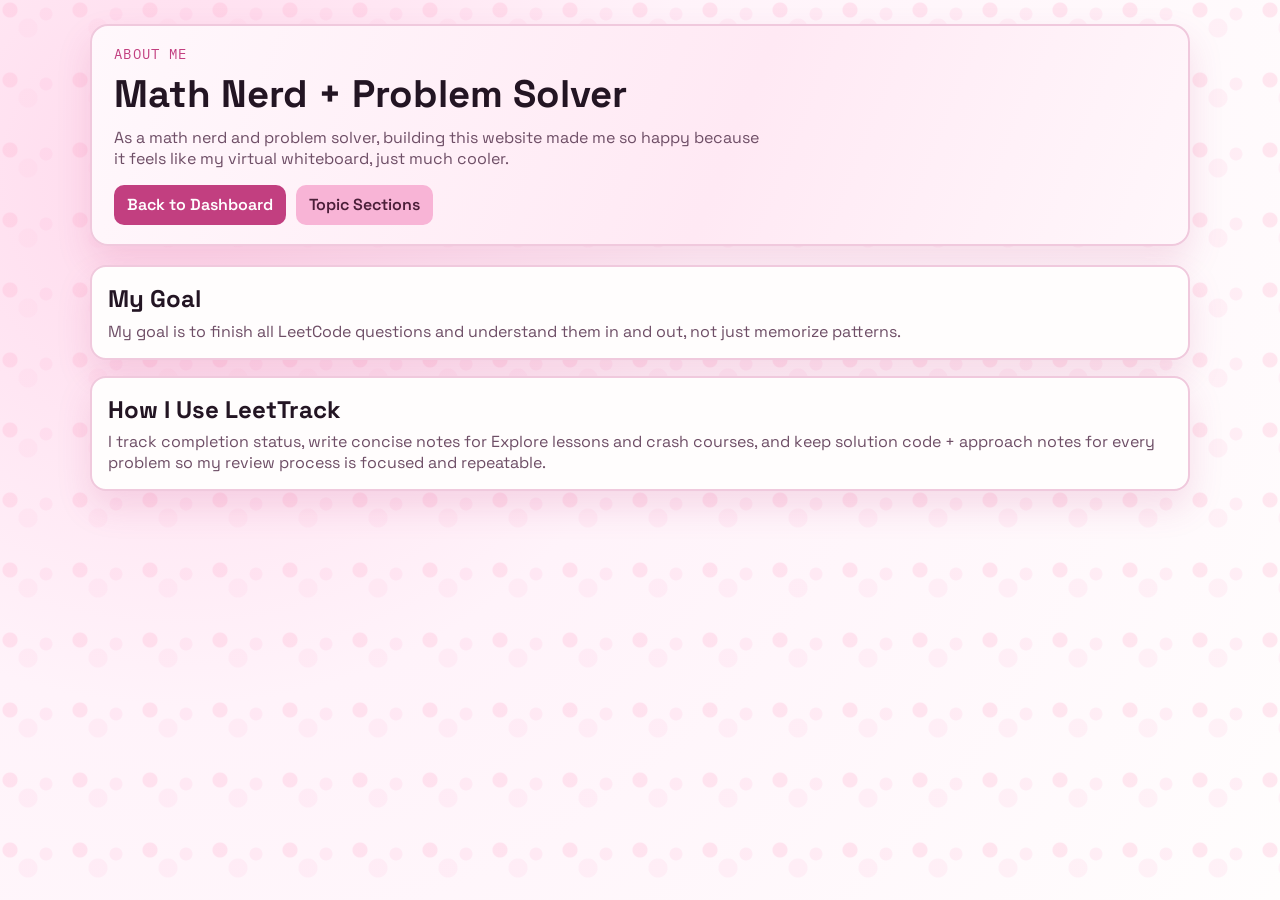
==== about.html @ 68894583 "Build LeetTrack topic library, about page, and per-problem workspace" ====
<!doctype html>
<html lang="en">
  <head>
    <meta charset="UTF-8" />
    <meta name="viewport" content="width=device-width, initial-scale=1.0" />
    <title>About Me - LeetTrack</title>
    <link rel="preconnect" href="https://fonts.googleapis.com" />
    <link rel="preconnect" href="https://fonts.gstatic.com" crossorigin />
    <link
      href="https://fonts.googleapis.com/css2?family=Space+Grotesk:wght@400;500;700&family=IBM+Plex+Mono:wght@400;600&display=swap"
      rel="stylesheet"
    />
    <link rel="stylesheet" href="styles.css" />
  </head>
  <body>
    <header class="hero">
      <p class="eyebrow">About Me</p>
      <h1>Math Nerd + Problem Solver</h1>
      <p class="subtext">
        As a math nerd and problem solver, building this website made me so happy because it feels like my virtual
        whiteboard, just much cooler.
      </p>
      <div class="hero-actions">
        <a class="btn btn-primary" href="index.html">Back to Dashboard</a>
        <a class="btn btn-secondary" href="topics.html">Topic Sections</a>
      </div>
    </header>

    <main class="layout">
      <section class="panel about-panel">
        <h2>My Goal</h2>
        <p>
          My goal is to finish all LeetCode questions and understand them in and out, not just memorize patterns.
        </p>
      </section>

      <section class="panel about-panel">
        <h2>How I Use LeetTrack</h2>
        <p>
          I track completion status, write concise notes for Explore lessons and crash courses, and keep solution code +
          approach notes for every problem so my review process is focused and repeatable.
        </p>
      </section>
    </main>
  </body>
</html>
---- styles.css ----
:root {
  --bg: #fff6fb;
  --panel: #fffdfd;
  --ink: #231523;
  --muted: #6e4e66;
  --accent: #c23f80;
  --accent-2: #f06db0;
  --danger: #c23333;
  --line: #f0c9dd;
  --solved: #b23879;
  --inprogress: #d36a97;
  --notstarted: #8a6a80;
  --shadow: 0 16px 34px rgba(194, 63, 128, 0.15);
}

* {
  box-sizing: border-box;
}

body {
  margin: 0;
  font-family: "Space Grotesk", sans-serif;
  color: var(--ink);
  background: radial-gradient(circle at 14% 20%, #ffd9ec 0%, #fff3fa 40%, #fffdfd 100%);
  min-height: 100vh;
  padding: 1.5rem;
  position: relative;
}

body::before {
  content: "";
  position: fixed;
  inset: 0;
  z-index: -2;
  pointer-events: none;
  background-image:
    radial-gradient(circle at 10px 10px, rgba(255, 170, 204, 0.45) 0 7px, transparent 8px),
    radial-gradient(circle at 28px 28px, rgba(255, 210, 232, 0.45) 0 9px, transparent 10px),
    radial-gradient(circle at 46px 14px, rgba(255, 184, 219, 0.35) 0 6px, transparent 7px);
  background-size: 70px 70px;
  opacity: 0.55;
}

.bg-shape {
  position: fixed;
  z-index: -1;
  pointer-events: none;
  filter: blur(16px);
}

.bg-shape-1 {
  width: 220px;
  height: 220px;
  background: #ffc2df;
  border-radius: 44% 56% 65% 35% / 58% 47% 53% 42%;
  top: -35px;
  right: 12%;
  animation: drift 8s ease-in-out infinite;
}

.bg-shape-2 {
  width: 300px;
  height: 300px;
  background: #ffd3eb;
  border-radius: 62% 38% 43% 57% / 35% 47% 53% 65%;
  bottom: -120px;
  left: -60px;
  animation: drift 12s ease-in-out infinite reverse;
}

@keyframes drift {
  0%,
  100% {
    transform: translate(0, 0);
  }
  50% {
    transform: translate(8px, -9px);
  }
}

.hero {
  max-width: 1100px;
  margin: 0 auto 1.2rem;
  padding: 1.2rem 1.4rem;
  border: 2px solid var(--line);
  background: linear-gradient(112deg, #fff8fc, #ffe9f4 58%, #fff7fb);
  box-shadow: var(--shadow);
  border-radius: 18px;
  animation: rise 0.65s ease;
}

@keyframes rise {
  from {
    opacity: 0;
    transform: translateY(14px);
  }
  to {
    opacity: 1;
    transform: translateY(0);
  }
}

.eyebrow {
  margin: 0;
  font-family: "IBM Plex Mono", monospace;
  color: var(--accent);
  font-size: 0.86rem;
  letter-spacing: 0.08em;
  text-transform: uppercase;
}

h1,
h2,
h3,
p {
  margin: 0;
}

h1 {
  font-size: clamp(1.7rem, 3vw, 2.5rem);
  margin-top: 0.35rem;
}

.subtext {
  margin-top: 0.55rem;
  color: var(--muted);
  max-width: 65ch;
}

.hero-actions {
  margin-top: 1rem;
  display: flex;
  gap: 0.65rem;
  flex-wrap: wrap;
}

.layout {
  max-width: 1100px;
  margin: 0 auto;
  display: grid;
  gap: 1rem;
}

.panel {
  background: var(--panel);
  border: 2px solid var(--line);
  border-radius: 16px;
  padding: 1rem;
  box-shadow: var(--shadow);
  animation: rise 0.7s ease;
}

.section-header {
  display: flex;
  justify-content: space-between;
  gap: 0.7rem;
  flex-wrap: wrap;
  margin-bottom: 0.8rem;
}

.section-header p {
  color: var(--muted);
}

.stats-grid {
  display: grid;
  grid-template-columns: repeat(auto-fit, minmax(140px, 1fr));
  gap: 0.65rem;
}

.stat {
  border: 1px solid var(--line);
  border-radius: 12px;
  padding: 0.7rem;
  background: #ffffff;
}

.stat .label {
  font-size: 0.82rem;
  color: var(--muted);
}

.stat .value {
  margin-top: 0.3rem;
  font-size: 1.35rem;
  font-weight: 700;
}

.progress-wrap {
  margin-top: 0.8rem;
}

.progress-head {
  display: flex;
  justify-content: space-between;
  margin-bottom: 0.35rem;
  font-weight: 600;
}

.progress-track {
  height: 12px;
  border-radius: 999px;
  background: #f8dce9;
  overflow: hidden;
}

.progress-fill {
  height: 100%;
  width: 0;
  background: linear-gradient(90deg, #f586bc, #c23f80);
  transition: width 0.35s ease;
}

.motivation {
  margin-top: 0.45rem;
  color: #8b2b5d;
  font-weight: 500;
}

.form-grid {
  display: grid;
  grid-template-columns: repeat(auto-fit, minmax(170px, 1fr));
  gap: 0.55rem;
}

input,
select,
textarea,
button {
  font: inherit;
}

input,
select,
textarea {
  width: 100%;
  border: 1px solid #c8d9ce;
  border-radius: 10px;
  padding: 0.58rem 0.7rem;
  background: #fff;
}

input:focus,
select:focus,
textarea:focus {
  border-color: #2f855f;
  outline: 2px solid #c9e7d8;
}

.btn {
  display: inline-block;
  text-decoration: none;
  border: none;
  border-radius: 10px;
  padding: 0.6rem 0.8rem;
  cursor: pointer;
  font-weight: 600;
}

.btn-primary {
  background: var(--accent);
  color: #fff;
}

.btn-secondary {
  background: #f8b4d6;
  color: #4b1f39;
}

.btn-ghost {
  background: transparent;
  border: 1px solid #ca8bad;
}

.btn-danger {
  background: #ffe7e7;
  color: #7b2020;
}

.btn-small {
  padding: 0.42rem 0.58rem;
}

.inline-controls {
  margin-top: 0.8rem;
  margin-bottom: 0.75rem;
  display: grid;
  grid-template-columns: repeat(auto-fit, minmax(180px, 1fr));
  gap: 0.5rem;
}

.cards {
  display: grid;
  gap: 0.65rem;
}

.topic-grid {
  display: grid;
  grid-template-columns: repeat(auto-fit, minmax(250px, 1fr));
  gap: 0.65rem;
}

.card {
  border: 1px solid var(--line);
  border-radius: 12px;
  background: #fff;
  padding: 0.72rem;
}

.card-head {
  display: flex;
  justify-content: space-between;
  gap: 0.7rem;
  align-items: flex-start;
}

.card-title {
  font-size: 1rem;
}

.card-meta {
  color: var(--muted);
  margin-top: 0.35rem;
  font-family: "IBM Plex Mono", monospace;
  font-size: 0.88rem;
}

.pill {
  border-radius: 999px;
  font-size: 0.77rem;
  padding: 0.25rem 0.52rem;
  color: #fff;
  font-weight: 600;
  white-space: nowrap;
}

.difficulty.easy {
  background: #de4f9a;
}

.difficulty.medium {
  background: #cc568f;
}

.difficulty.hard {
  background: #a32767;
}

.type-pill {
  background: #8b3171;
}

.card-controls {
  margin-top: 0.58rem;
  display: flex;
  gap: 0.5rem;
  flex-wrap: wrap;
}

.notes {
  margin-top: 0.55rem;
  min-height: 108px;
  resize: vertical;
}

.problem-workspace {
  margin-top: 0.75rem;
  padding-top: 0.75rem;
  border-top: 1px dashed var(--line);
  display: grid;
  gap: 0.38rem;
}

.workspace-label {
  font-size: 0.85rem;
  color: var(--muted);
  font-weight: 600;
}

.problem-code {
  min-height: 130px;
  font-family: "IBM Plex Mono", monospace;
}

.problem-thoughts {
  min-height: 90px;
}

.about-panel p {
  color: var(--muted);
  margin-top: 0.4rem;
}

.empty {
  border: 1px dashed #b7c5bc;
  border-radius: 10px;
  padding: 0.75rem;
  color: var(--muted);
  text-align: center;
}

@media (max-width: 700px) {
  body {
    padding: 0.8rem;
  }

  .panel,
  .hero {
    padding: 0.8rem;
  }
}
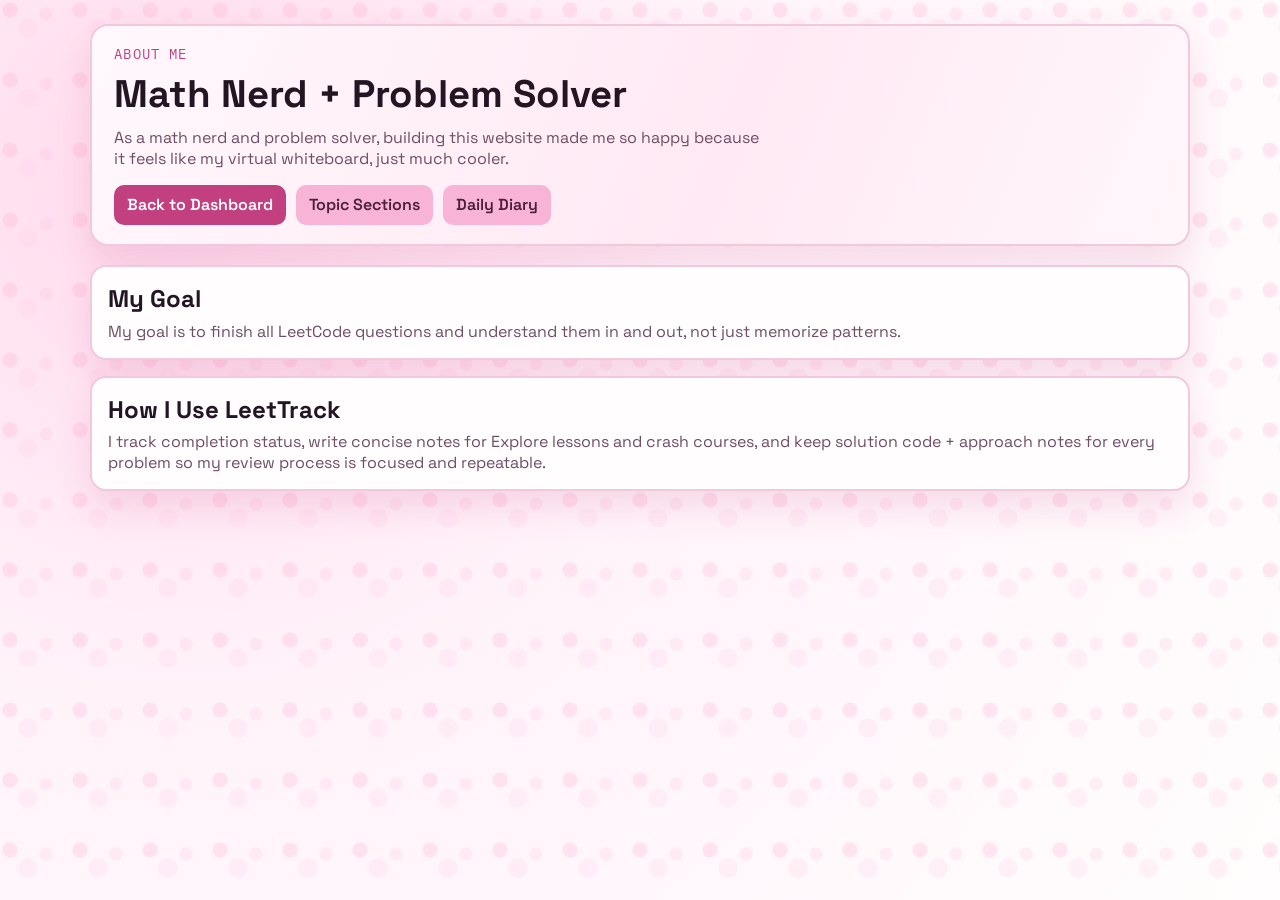
==== commit f22c4233: "Add daily diary page with dated entries and file uploads" ====
--- a/about.html
+++ b/about.html
@@ -23,6 +23,7 @@
       <div class="hero-actions">
         <a class="btn btn-primary" href="index.html">Back to Dashboard</a>
         <a class="btn btn-secondary" href="topics.html">Topic Sections</a>
+        <a class="btn btn-secondary" href="diary.html">Daily Diary</a>
       </div>
     </header>
 
--- a/styles.css
+++ b/styles.css
@@ -391,6 +391,27 @@
   margin-top: 0.4rem;
 }
 
+.diary-card .card-meta {
+  white-space: pre-wrap;
+}
+
+.attachment-link {
+  display: inline-block;
+  margin-top: 0.55rem;
+  color: var(--accent);
+  text-decoration: none;
+  font-weight: 600;
+}
+
+.diary-image {
+  display: block;
+  width: 100%;
+  max-height: 280px;
+  object-fit: cover;
+  border-radius: 10px;
+  border: 1px solid var(--line);
+}
+
 .empty {
   border: 1px dashed #b7c5bc;
   border-radius: 10px;
